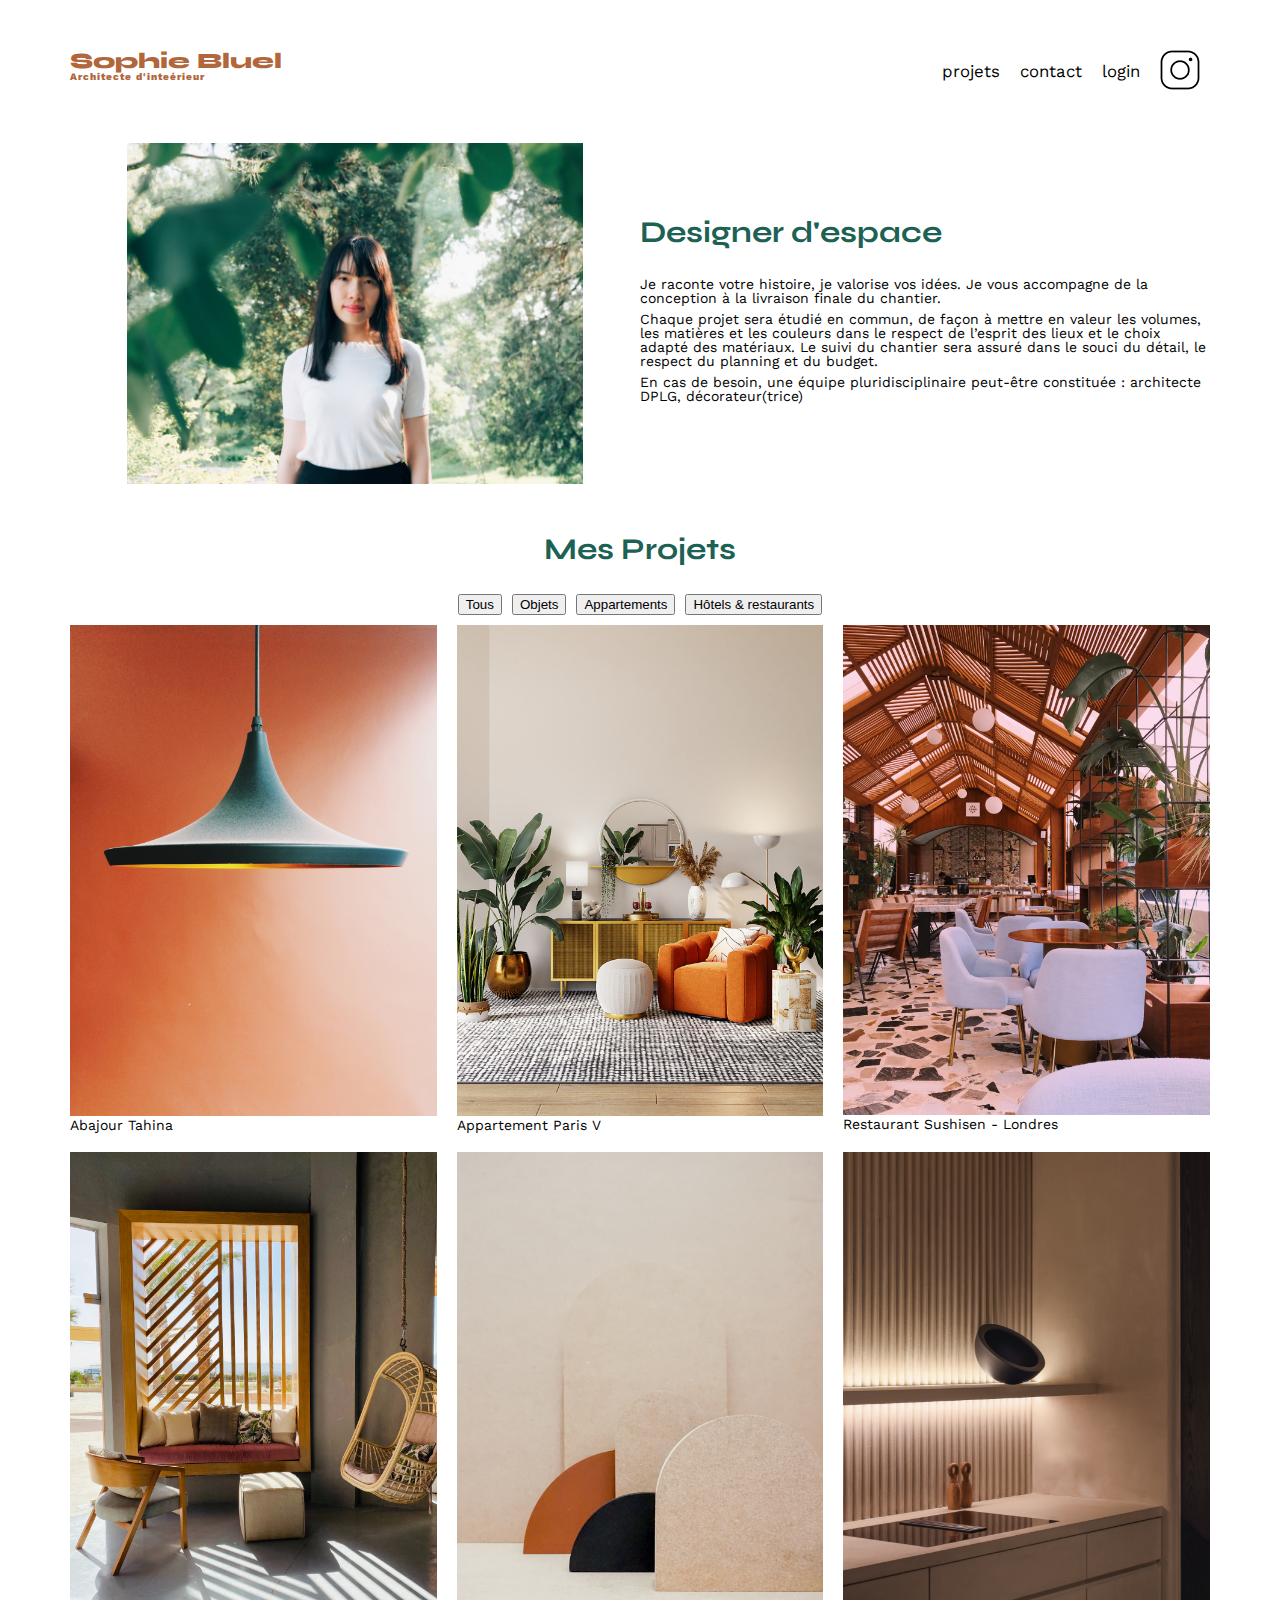
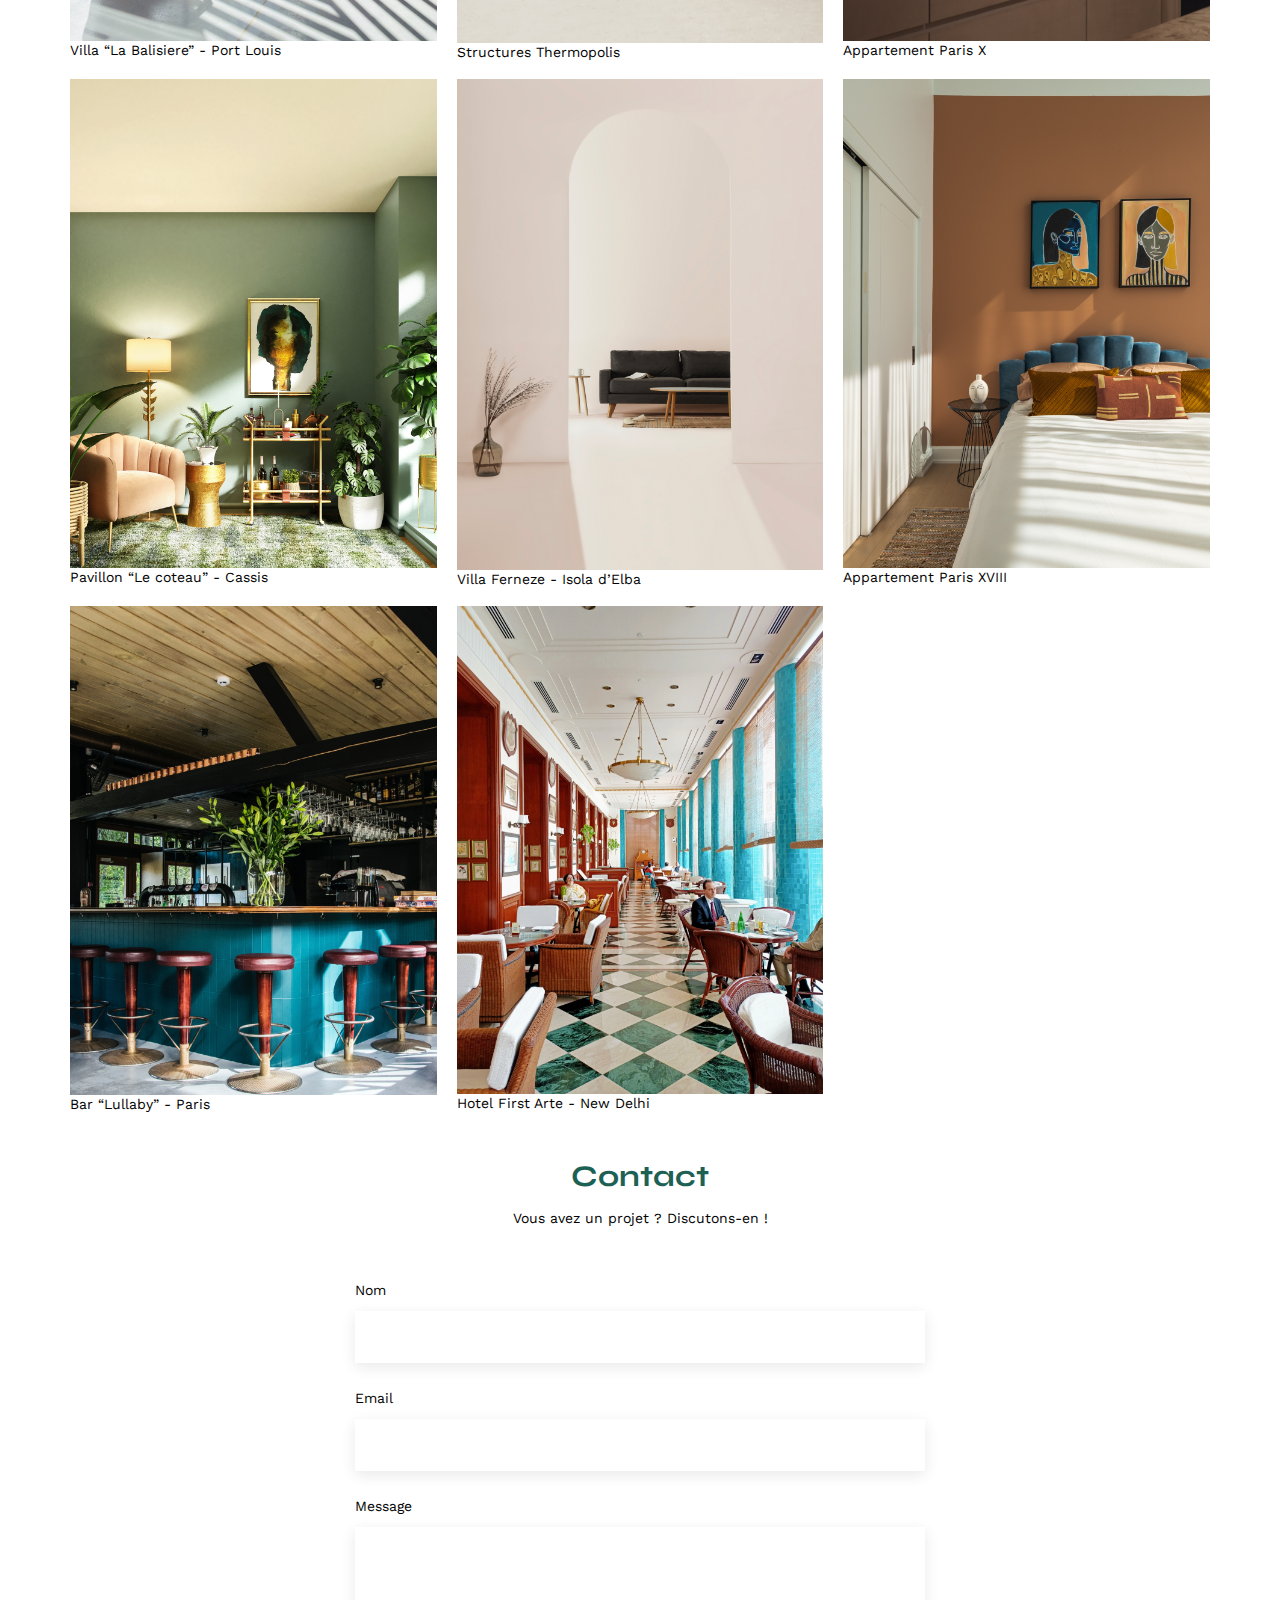
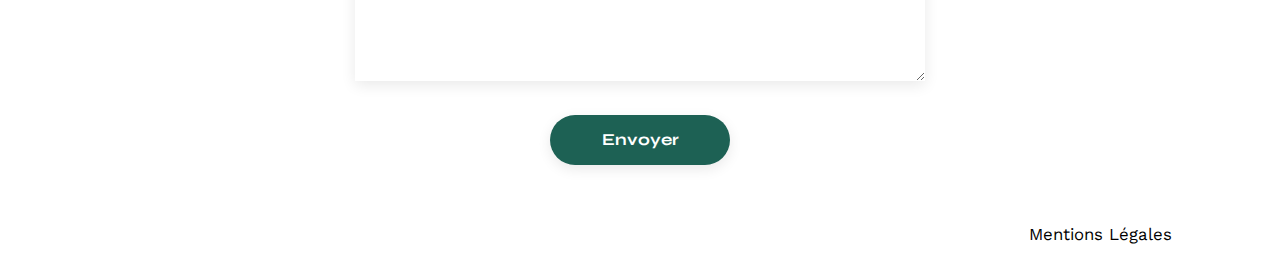
==== index.html @ a199af9a "feat(index and script)add filter buttons" ====
<!DOCTYPE html>
<html lang="fr">
  <head>
    <meta charset="UTF-8" />
    <title>Sophie Bluel - Architecte d'intérieur</title>
    <meta name="viewport" content="width=device-width, initial-scale=1.0" />
    <link rel="preconnect" href="https://fonts.googleapis.com" />
    <link rel="preconnect" href="https://fonts.gstatic.com" crossorigin />
    <link
      href="https://fonts.googleapis.com/css2?family=Syne:wght@700;800&family=Work+Sans&display=swap"
      rel="stylesheet"
    />
    <meta name="description" content="" />
    <link rel="stylesheet" href="./assets/style.css" />
    <script src="script.js" defer></script>
  </head>
  <body>
    <header>
      <h1>Sophie Bluel <span>Architecte d'inteérieur</span></h1>
      <nav>
        <ul>
          <li>projets</li>
          <li>contact</li>
          <li>login</li>
          <li><img src="./assets/icons/instagram.png" alt="Instagram" /></li>
        </ul>
      </nav>
    </header>
    <main>
      <section id="introduction">
        <figure>
          <img src="./assets/images/sophie-bluel.png" alt="" />
        </figure>
        <article>
          <h2>Designer d'espace</h2>
          <p>
            Je raconte votre histoire, je valorise vos idées. Je vous accompagne
            de la conception à la livraison finale du chantier.
          </p>
          <p>
            Chaque projet sera étudié en commun, de façon à mettre en valeur les
            volumes, les matières et les couleurs dans le respect de l’esprit
            des lieux et le choix adapté des matériaux. Le suivi du chantier
            sera assuré dans le souci du détail, le respect du planning et du
            budget.
          </p>
          <p>
            En cas de besoin, une équipe pluridisciplinaire peut-être constituée
            : architecte DPLG, décorateur(trice)
          </p>
        </article>
      </section>
      <section id="portfolio">
        <h2>Mes Projets</h2>
        <div class="btn-filter">
          <button class="filter-tous">Tous</button>
          <button class="filter-objets">Objets</button>
          <button class="filter-appartements">Appartements</button>
          <button class="filter-hotel-restaurants">Hôtels & restaurants</button>
        </div>
        <div class="gallery">
          <figure>
            <img src="assets/images/abajour-tahina.png" alt="Abajour Tahina" />
            <figcaption>Abajour Tahina</figcaption>
          </figure>
          <figure>
            <img
              src="assets/images/appartement-paris-v.png"
              alt="Appartement Paris V"
            />
            <figcaption>Appartement Paris V</figcaption>
          </figure>
          <figure>
            <img
              src="assets/images/restaurant-sushisen-londres.png"
              alt="Restaurant Sushisen - Londres"
            />
            <figcaption>Restaurant Sushisen - Londres</figcaption>
          </figure>
          <figure>
            <img
              src="assets/images/la-balisiere.png"
              alt="Villa “La Balisiere” - Port Louis"
            />
            <figcaption>Villa “La Balisiere” - Port Louis</figcaption>
          </figure>
          <figure>
            <img
              src="assets/images/structures-thermopolis.png"
              alt="Structures Thermopolis"
            />
            <figcaption>Structures Thermopolis</figcaption>
          </figure>
          <figure>
            <img
              src="assets/images/appartement-paris-x.png"
              alt="Appartement Paris X"
            />
            <figcaption>Appartement Paris X</figcaption>
          </figure>
          <figure>
            <img
              src="assets/images/le-coteau-cassis.png"
              alt="Pavillon “Le coteau” - Cassis"
            />
            <figcaption>Pavillon “Le coteau” - Cassis</figcaption>
          </figure>
          <figure>
            <img
              src="assets/images/villa-ferneze.png"
              alt="Villa Ferneze - Isola d’Elba"
            />
            <figcaption>Villa Ferneze - Isola d’Elba</figcaption>
          </figure>
          <figure>
            <img
              src="assets/images/appartement-paris-xviii.png"
              alt="Appartement Paris XVIII"
            />
            <figcaption>Appartement Paris XVIII</figcaption>
          </figure>
          <figure>
            <img
              src="assets/images/bar-lullaby-paris.png"
              alt="Bar “Lullaby” - Paris"
            />
            <figcaption>Bar “Lullaby” - Paris</figcaption>
          </figure>
          <figure>
            <img
              src="assets/images/hotel-first-arte-new-delhi.png"
              alt="Hotel First Arte - New Delhi"
            />
            <figcaption>Hotel First Arte - New Delhi</figcaption>
          </figure>
        </div>
      </section>
      <section id="contact">
        <h2>Contact</h2>
        <p>Vous avez un projet ? Discutons-en !</p>
        <form action="#" method="post">
          <label for="name">Nom</label>
          <input type="text" name="name" id="name" />
          <label for="email">Email</label>
          <input type="email" name="email" id="email" />
          <label for="message">Message</label>
          <textarea name="message" id="message" cols="30" rows="10"></textarea>
          <input type="submit" value="Envoyer" />
        </form>
      </section>
    </main>

    <footer>
      <nav>
        <ul>
          <li>Mentions Légales</li>
        </ul>
      </nav>
    </footer>
  </body>
</html>
---- assets/style.css ----
/* http://meyerweb.com/eric/tools/css/reset/
   v2.0 | 20110126
   License: none (public domain)
*/

html,
body,
div,
span,
applet,
object,
iframe,
h1,
h2,
h3,
h4,
h5,
h6,
p,
blockquote,
pre,
a,
abbr,
acronym,
address,
big,
cite,
code,
del,
dfn,
em,
img,
ins,
kbd,
q,
s,
samp,
small,
strike,
strong,
sub,
sup,
tt,
var,
b,
u,
i,
center,
dl,
dt,
dd,
ol,
ul,
li,
fieldset,
form,
label,
legend,
table,
caption,
tbody,
tfoot,
thead,
tr,
th,
td,
article,
aside,
canvas,
details,
embed,
figure,
figcaption,
footer,
header,
hgroup,
menu,
nav,
output,
ruby,
section,
summary,
time,
mark,
audio,
video {
  margin: 0;
  padding: 0;
  border: 0;
  font-size: 100%;
  font: inherit;
  vertical-align: baseline;
}
/* HTML5 display-role reset for older browsers */
article,
aside,
details,
figcaption,
figure,
footer,
header,
hgroup,
menu,
nav,
section {
  display: block;
}
body {
  line-height: 1;
}
ol,
ul {
  list-style: none;
}
blockquote,
q {
  quotes: none;
}
blockquote:before,
blockquote:after,
q:before,
q:after {
  content: "";
  content: none;
}
table {
  border-collapse: collapse;
  border-spacing: 0;
}
/** end reset css**/
body {
  max-width: 1140px;
  margin: auto;
  font-family: "Work Sans";
  font-size: 14px;
}
header {
  display: flex;
  justify-content: space-between;
  margin: 50px 0;
}
section {
  margin: 50px 0;
}

h1 {
  display: flex;
  flex-direction: column;
  font-family: "Syne";
  font-size: 22px;
  font-weight: 800;
  color: #b1663c;
}

h1 > span {
  font-family: "Work Sans";
  font-size: 10px;
  letter-spacing: 0.1em;
}

h2 {
  font-family: "Syne";
  font-weight: 700;
  font-size: 30px;
  color: #1d6154;
}
nav ul {
  display: flex;
  align-items: center;
  list-style-type: none;
}
nav li {
  padding: 0 10px;
  font-size: 1.2em;
}

li:hover {
  color: #b1663c;
}
#introduction {
  display: flex;
  align-items: center;
}
#introduction figure {
  flex: 1;
}
#introduction img {
  display: block;
  margin: auto;
  width: 80%;
}

#introduction article {
  flex: 1;
}
#introduction h2 {
  margin-bottom: 1em;
}

#introduction p {
  margin-bottom: 0.5em;
}
#portfolio h2 {
  text-align: center;
  margin-bottom: 1em;
}

.btn-filter {
  display: flex;
  justify-content: center;
  gap: 10px;
  margin: 10px;
}

.gallery {
  width: 100%;
  display: grid;
  grid-template-columns: 1fr 1fr 1fr;
  grid-column-gap: 20px;
  grid-row-gap: 20px;
}

.gallery img {
  width: 100%;
}
#contact {
  width: 50%;
  margin: auto;
}
#contact > * {
  text-align: center;
}
#contact h2 {
  margin-bottom: 20px;
}
#contact form {
  text-align: left;
  margin-top: 30px;
  display: flex;
  flex-direction: column;
}

#contact input {
  height: 50px;
  font-size: 1.2em;
  border: none;
  box-shadow: 0px 4px 14px rgba(0, 0, 0, 0.09);
}
#contact label {
  margin: 2em 0 1em 0;
}
#contact textarea {
  border: none;
  box-shadow: 0px 4px 14px rgba(0, 0, 0, 0.09);
}

input[type="submit"] {
  font-family: "Syne";
  font-weight: 700;
  color: white;
  background-color: #1d6154;
  margin: 2em auto;
  width: 180px;
  text-align: center;
  border-radius: 60px;
}

footer nav ul {
  display: flex;
  justify-content: flex-end;
  margin: 2em;
}
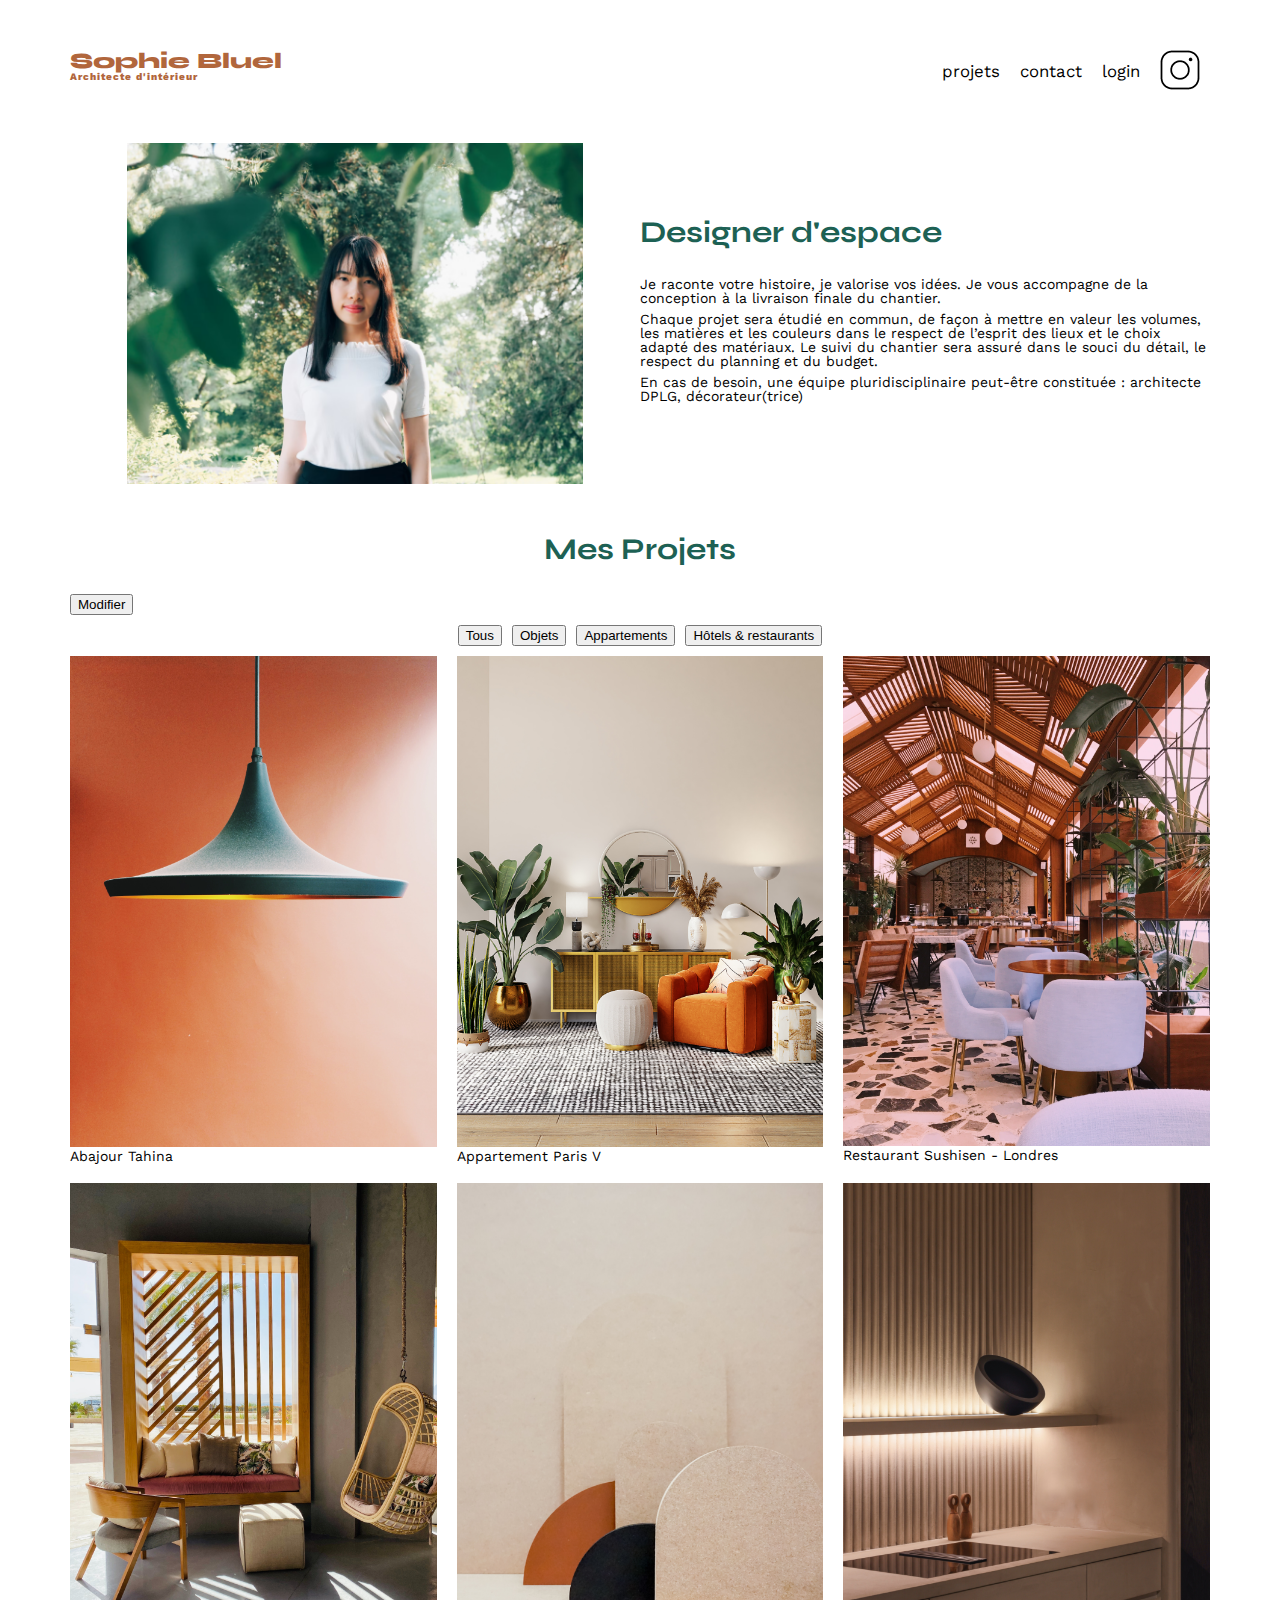
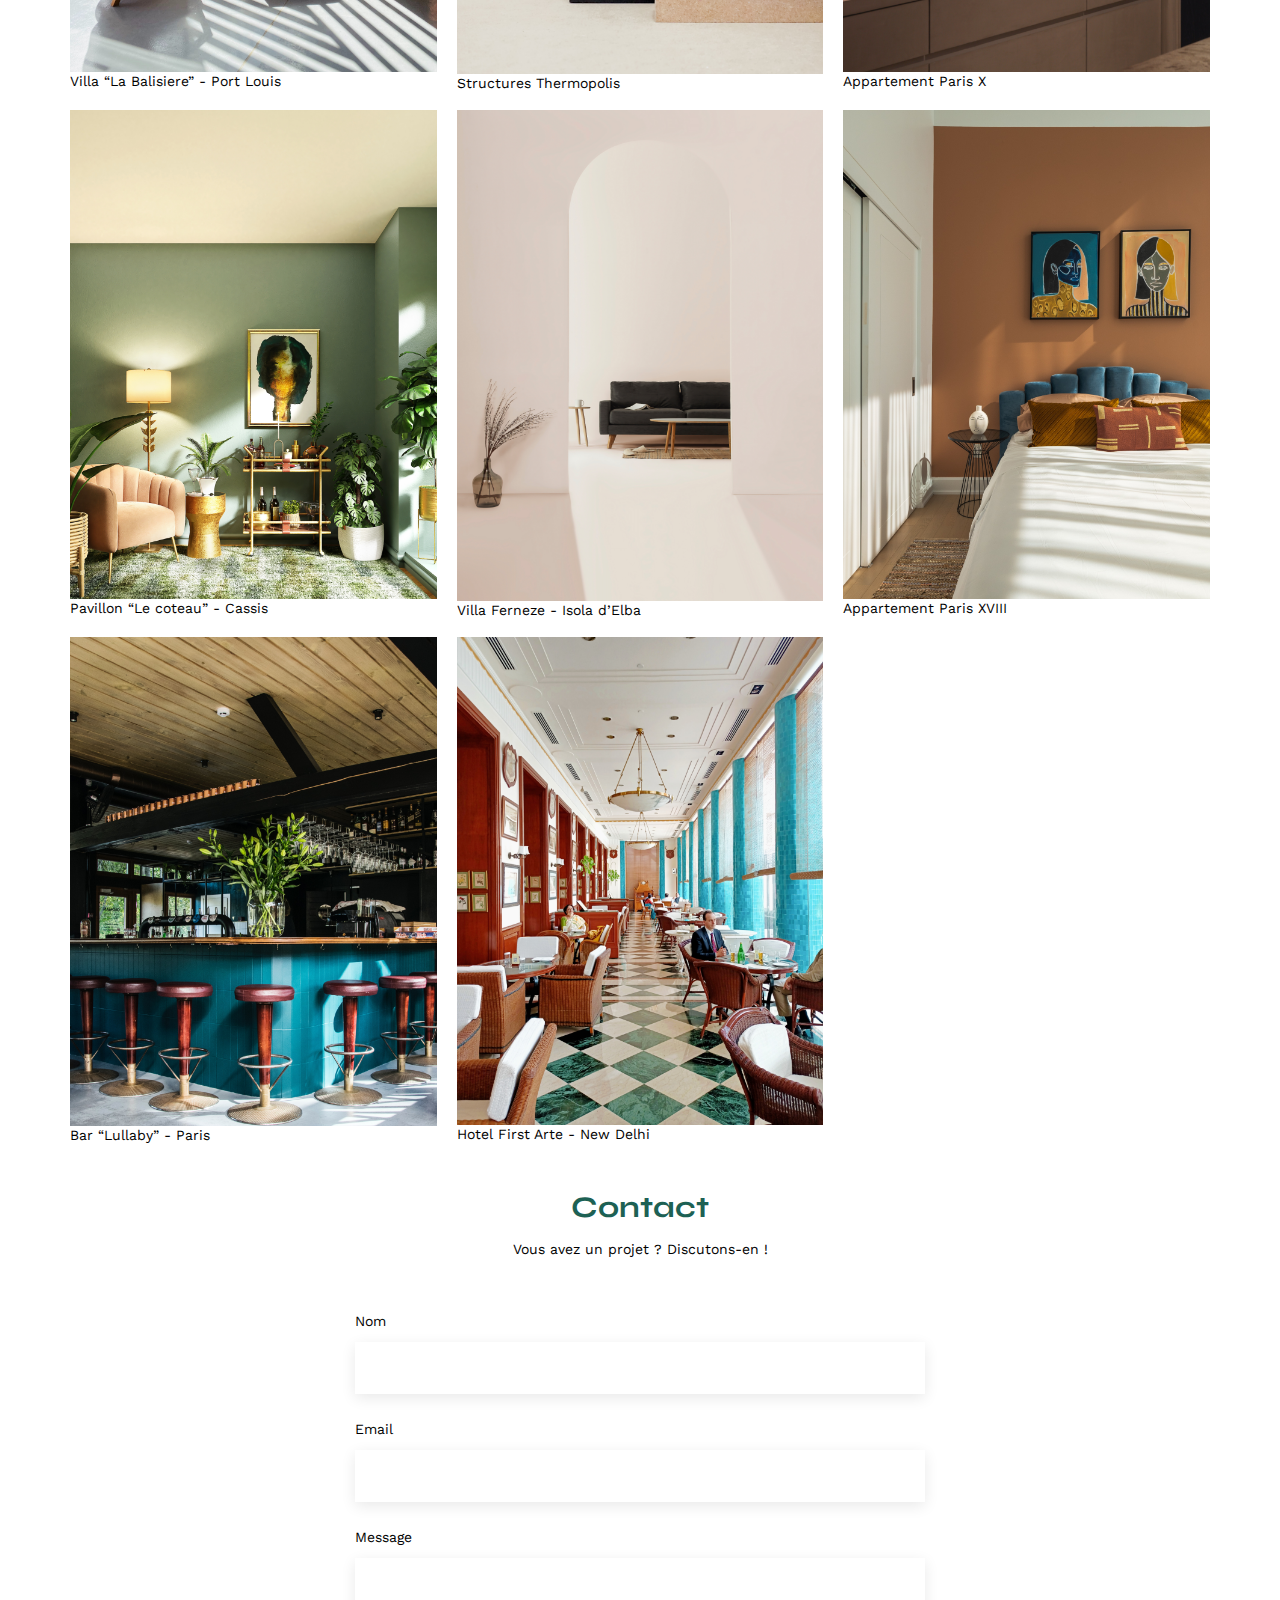
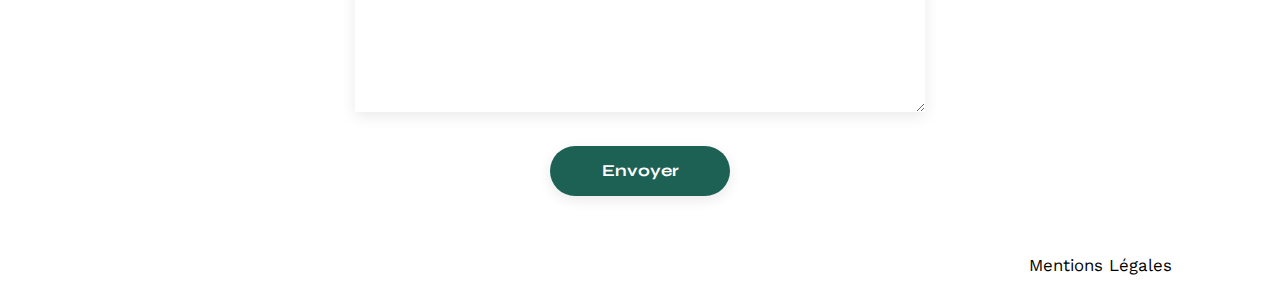
==== commit d867390a: "feat(all)update of all docs" ====
--- a/index.html
+++ b/index.html
@@ -11,12 +11,16 @@
       rel="stylesheet"
     />
     <meta name="description" content="" />
+    <link
+      rel="stylesheet"
+      href="https://cdnjs.cloudflare.com/ajax/libs/font-awesome/6.0.0-beta3/css/all.min.css"
+    />
     <link rel="stylesheet" href="./assets/style.css" />
-    <script src="script.js" defer></script>
+    <script src="./services/script.js" defer></script>
   </head>
   <body>
     <header>
-      <h1>Sophie Bluel <span>Architecte d'inteérieur</span></h1>
+      <h1>Sophie Bluel <span>Architecte d'intérieur</span></h1>
       <nav>
         <ul>
           <li>projets</li>
@@ -52,6 +56,41 @@
       </section>
       <section id="portfolio">
         <h2>Mes Projets</h2>
+        <button id="editBtn">Modifier</button>
+        <div id="modal" class="modal">
+          <div class="modal-content">
+            <span class="close">&times;</span>
+            <h3 class="modal-title">Galerie photo</h3>
+            <div id="modal-gallery"></div>
+            <div class="modal-subgallery">
+              <hr />
+              <button id="add-project-btn">Ajouter une photo</button>
+              <a href="">Supprimer la galerie</a>
+            </div>
+          </div>
+        </div>
+
+        <div id="addPhotoPage" class="modal-page2">
+          <div class="modal-content">
+            <span class="close">&times;</span>
+            <h3 class="modal-title">Ajout photo</h3>
+            <input type="file" id="photoFileInput" accept="image/*" />
+            <p>Titre</p>
+            <input
+              type="text"
+              id="projectNameInput"
+              placeholder="Nom du projet"
+            />
+            <p>Catégorie</p>
+            <select id="categorySelect">
+              <option value="1">Objets</option>
+              <option value="2">Appartements</option>
+              <option value="3">Hotels & restaurants</option>
+            </select>
+            <input id="add-project-confirm" type="submit" value="Valider" />
+          </div>
+        </div>
+
         <div class="btn-filter">
           <button class="filter-tous">Tous</button>
           <button class="filter-objets">Objets</button>
@@ -135,7 +174,7 @@
           </figure>
         </div>
       </section>
-      <section id="contact">
+      <section class="contact">
         <h2>Contact</h2>
         <p>Vous avez un projet ? Discutons-en !</p>
         <form action="#" method="post">
--- a/assets/style.css
+++ b/assets/style.css
@@ -223,33 +223,33 @@
 .gallery img {
   width: 100%;
 }
-#contact {
+.contact {
   width: 50%;
   margin: auto;
 }
-#contact > * {
+.contact > * {
   text-align: center;
 }
-#contact h2 {
+.contact h2 {
   margin-bottom: 20px;
 }
-#contact form {
+.contact form {
   text-align: left;
   margin-top: 30px;
   display: flex;
   flex-direction: column;
 }
 
-#contact input {
+.contact input {
   height: 50px;
   font-size: 1.2em;
   border: none;
   box-shadow: 0px 4px 14px rgba(0, 0, 0, 0.09);
 }
-#contact label {
+.contact label {
   margin: 2em 0 1em 0;
 }
-#contact textarea {
+.contact textarea {
   border: none;
   box-shadow: 0px 4px 14px rgba(0, 0, 0, 0.09);
 }
@@ -270,3 +270,139 @@
   justify-content: flex-end;
   margin: 2em;
 }
+
+#forgot-password {
+  text-decoration: underline;
+}
+
+/* MODAL CREATION */
+
+.modal {
+  display: none; /* Hidden by default */
+  position: fixed; /* Fixed position to overlay the rest of the content */
+  z-index: 1; /* Set modal to be on top of everything */
+  left: 0;
+  top: 0;
+  width: 100%;
+  height: 100%;
+  overflow: auto; /* Allow scrolling if content exceeds modal height */
+  background-color: rgba(
+    0,
+    0,
+    0,
+    0.5
+  ); /* Semi-transparent background to darken the rest of the content */
+}
+
+.modal-page2 {
+  display: none; /* Hidden by default */
+  position: fixed; /* Fixed position to overlay the rest of the content */
+  z-index: 1; /* Set modal to be on top of everything */
+  left: 0;
+  top: 0;
+  width: 100%;
+  height: 100%;
+  overflow: auto; /* Allow scrolling if content exceeds modal height */
+  background-color: rgba(
+    0,
+    0,
+    0,
+    0.5
+  ); /* Semi-transparent background to darken the rest of the content */
+}
+
+.modal-content {
+  background-color: #fefefe;
+  margin: 15% auto; /* Center modal vertically and horizontally */
+  padding: 20px;
+  border: 1px solid #888;
+  width: 80%;
+}
+
+.close {
+  color: #aaa;
+  float: right;
+  font-size: 28px;
+  font-weight: bold;
+}
+
+.close:hover,
+.close:focus {
+  color: black;
+  text-decoration: none;
+  cursor: pointer;
+}
+
+#modal-gallery {
+  display: flex;
+  flex-wrap: wrap;
+  justify-content: center;
+}
+
+.modal-subgallery {
+  display: flex;
+  flex-direction: column;
+  align-items: center;
+  width: 100%;
+  gap: 15px;
+}
+
+.modal-subgallery hr {
+  border-style: solid;
+  color: black;
+  width: 100%;
+}
+
+.modal-subgallery button {
+  width: 200px;
+}
+
+.card {
+  display: flex;
+  flex-direction: column;
+  align-items: center;
+  text-align: center;
+  margin: 10px;
+  width: calc(20% - 20px);
+  margin: 10px;
+  position: relative;
+}
+
+.card img {
+  width: 100%;
+  height: auto;
+}
+
+.card p {
+  margin: 10px 0;
+}
+
+.modal-content {
+  display: flex;
+  flex-wrap: wrap;
+  flex-direction: column;
+  justify-content: center;
+  text-align: center;
+}
+
+.modal-title {
+  font-size: 2rem;
+}
+
+.fa-trash-can {
+  color: white;
+  background-color: black;
+  padding: 5px;
+  border-radius: 5px;
+  position: absolute;
+  top: 5px;
+  right: 5px;
+}
+
+/* .modal-page2 {
+  display: none;
+}
+
+.modal-page2 :active {
+  display: initial;
+} */
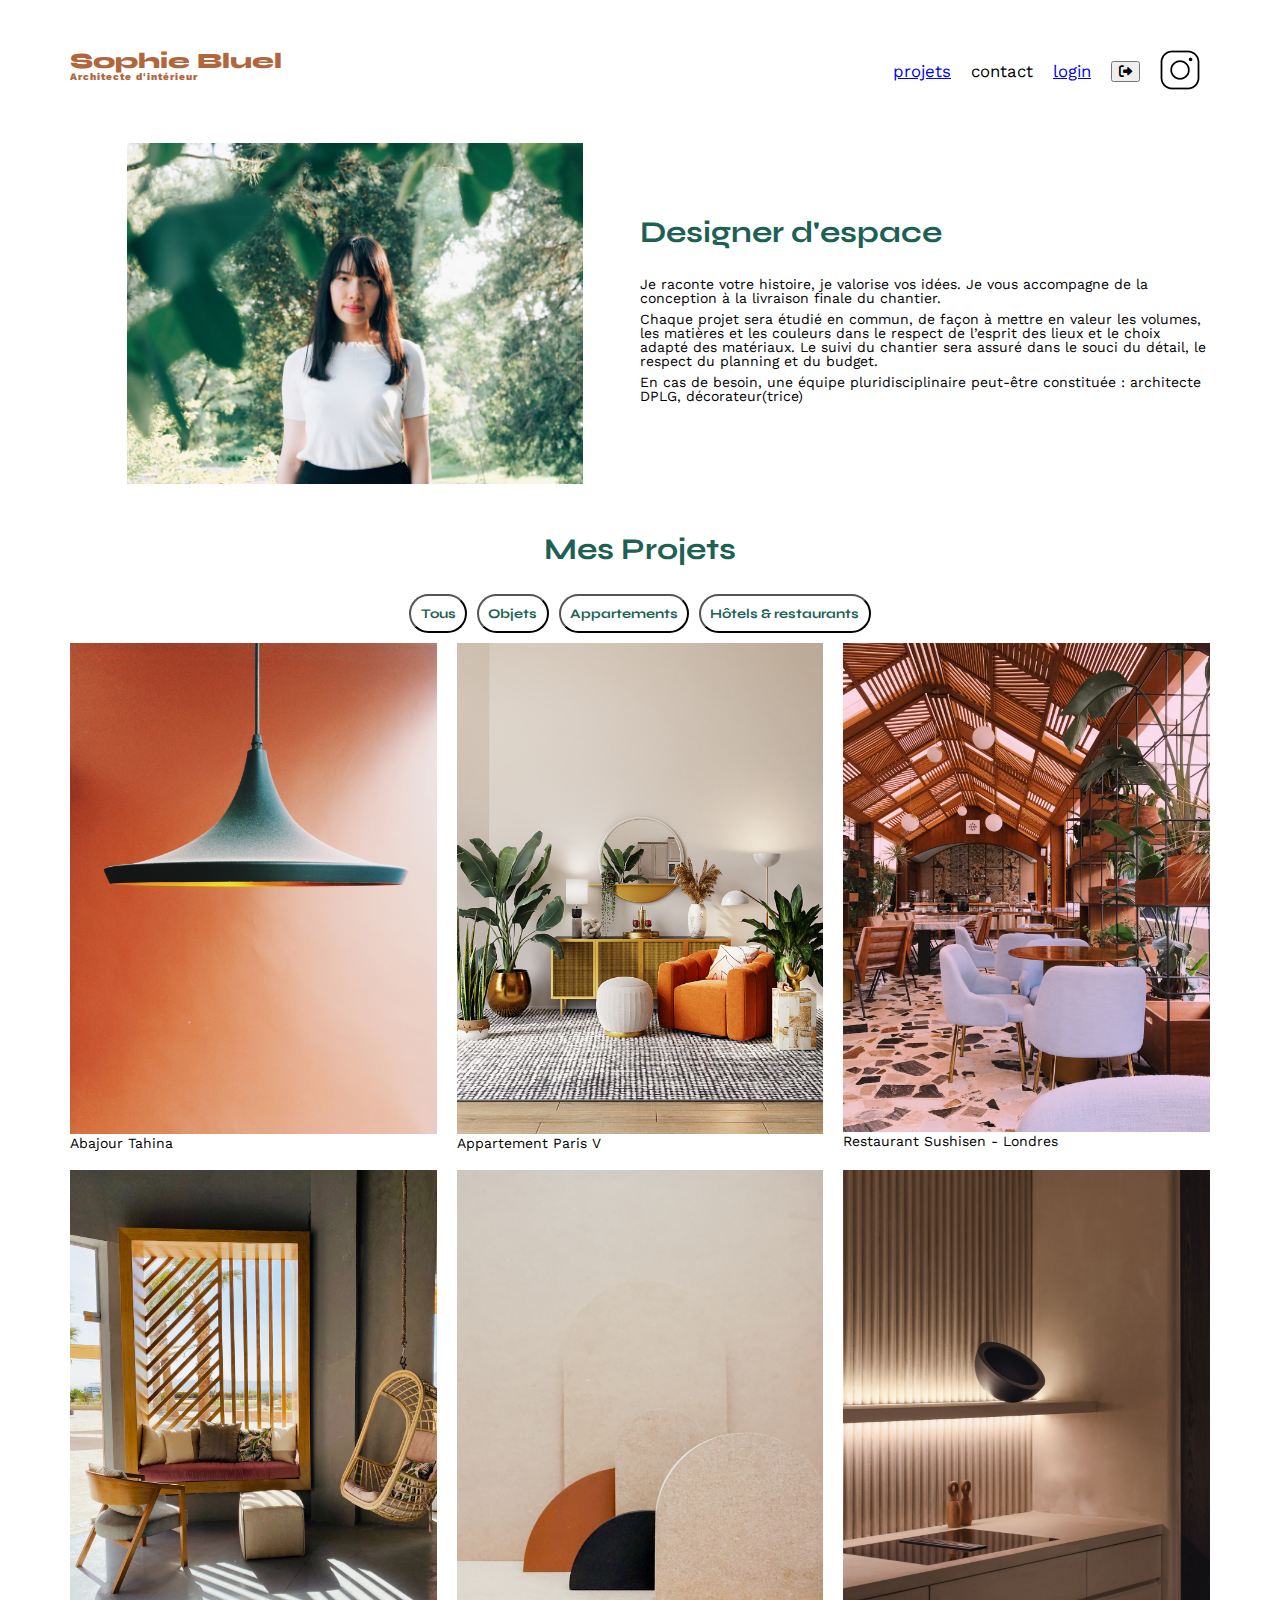
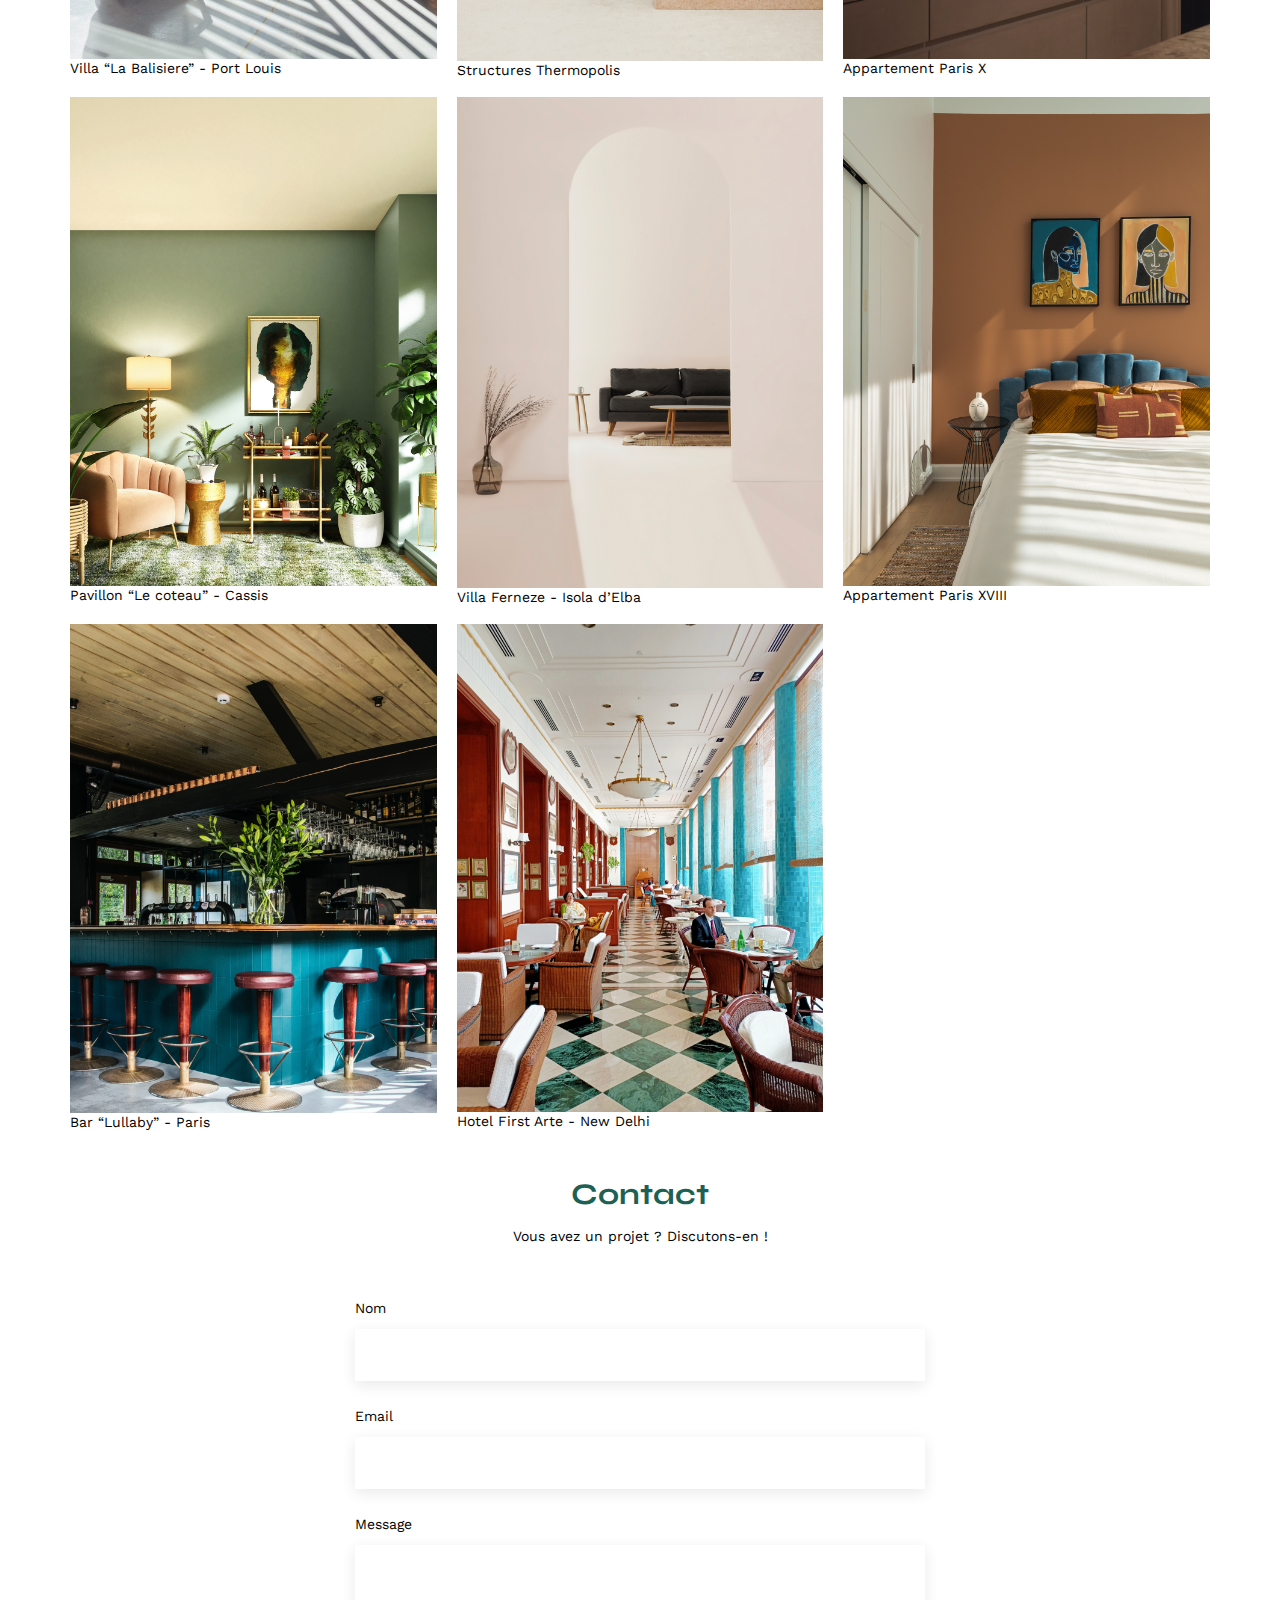
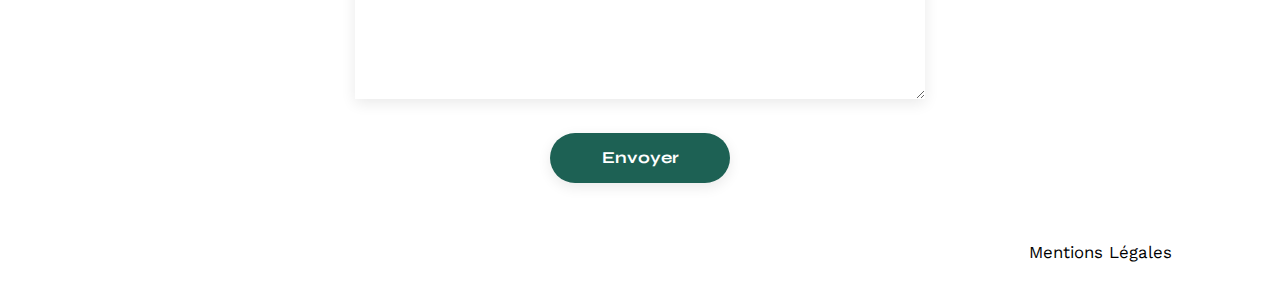
==== commit ce2a49b5: "feat(all files)updating files and splitted files" ====
--- a/index.html
+++ b/index.html
@@ -16,16 +16,26 @@
       href="https://cdnjs.cloudflare.com/ajax/libs/font-awesome/6.0.0-beta3/css/all.min.css"
     />
     <link rel="stylesheet" href="./assets/style.css" />
-    <script src="./services/script.js" defer></script>
+    <script type="module" src="./services/fetchProjects.js" defer></script>
+    <script type="module" src="./services/filterProject.js" defer></script>
+    <script type="module" src="./services/addProject.js" defer></script>
+    <script type="module" src="./services/deleteProject.js" defer></script>
+    <script type="module" src="./services/modals.js" defer></script>
+    <script type="module" src="./services/login.js" defer></script>
   </head>
   <body>
     <header>
       <h1>Sophie Bluel <span>Architecte d'intérieur</span></h1>
       <nav>
         <ul>
-          <li>projets</li>
+          <li><a href="index.html">projets</a></li>
           <li>contact</li>
-          <li>login</li>
+          <li><a href="login-page.html">login</a></li>
+          <li>
+            <button id="logoutButton">
+              <i class="fa-solid fa-right-from-bracket"></i>
+            </button>
+          </li>
           <li><img src="./assets/icons/instagram.png" alt="Instagram" /></li>
         </ul>
       </nav>
--- a/assets/style.css
+++ b/assets/style.css
@@ -406,3 +406,22 @@
 .modal-page2 :active {
   display: initial;
 } */
+
+.btn-filter button {
+  font-family: "Syne";
+  font-weight: 700;
+  color: #1d6154;
+  background-color: white;
+  padding: 0.7em;
+  text-align: center;
+  border-radius: 60px;
+}
+
+.btn-filter button:hover {
+  color: white;
+  background-color: #1d6154;
+}
+
+#editBtn {
+  display: none;
+}
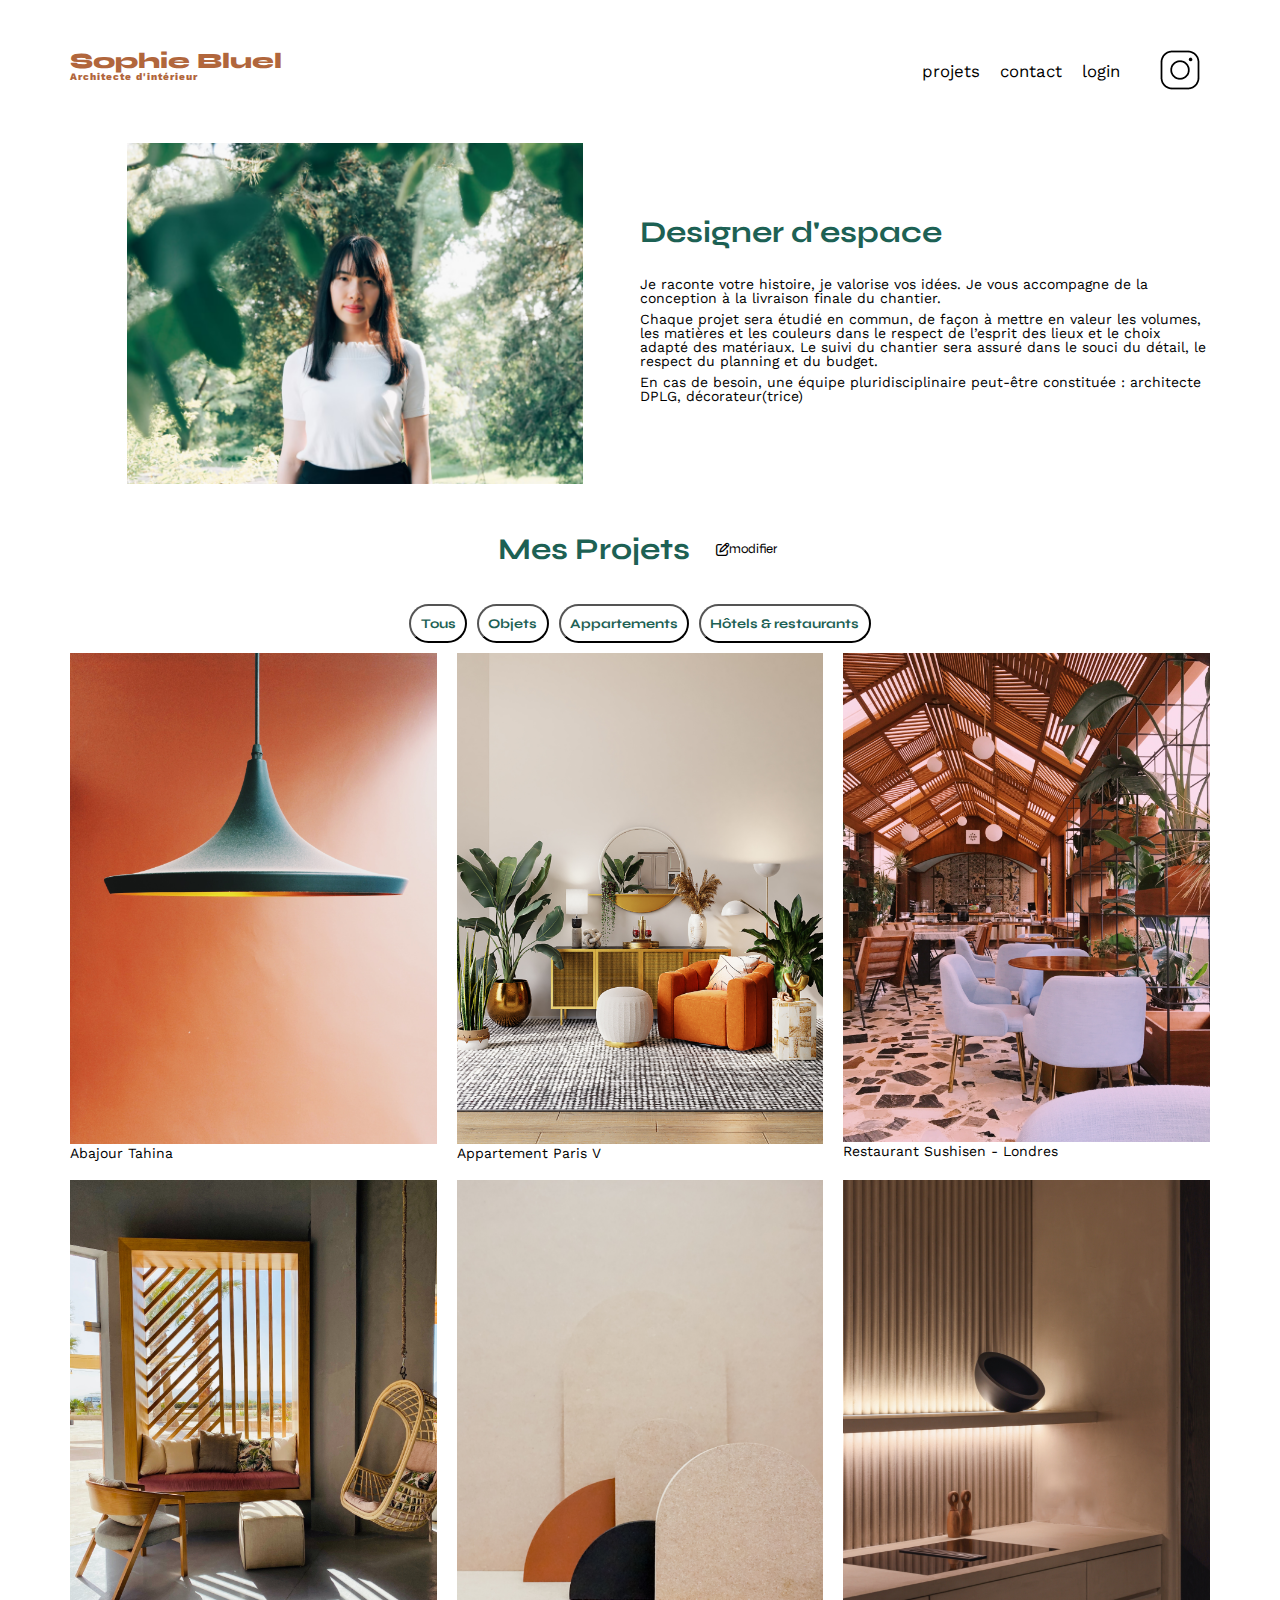
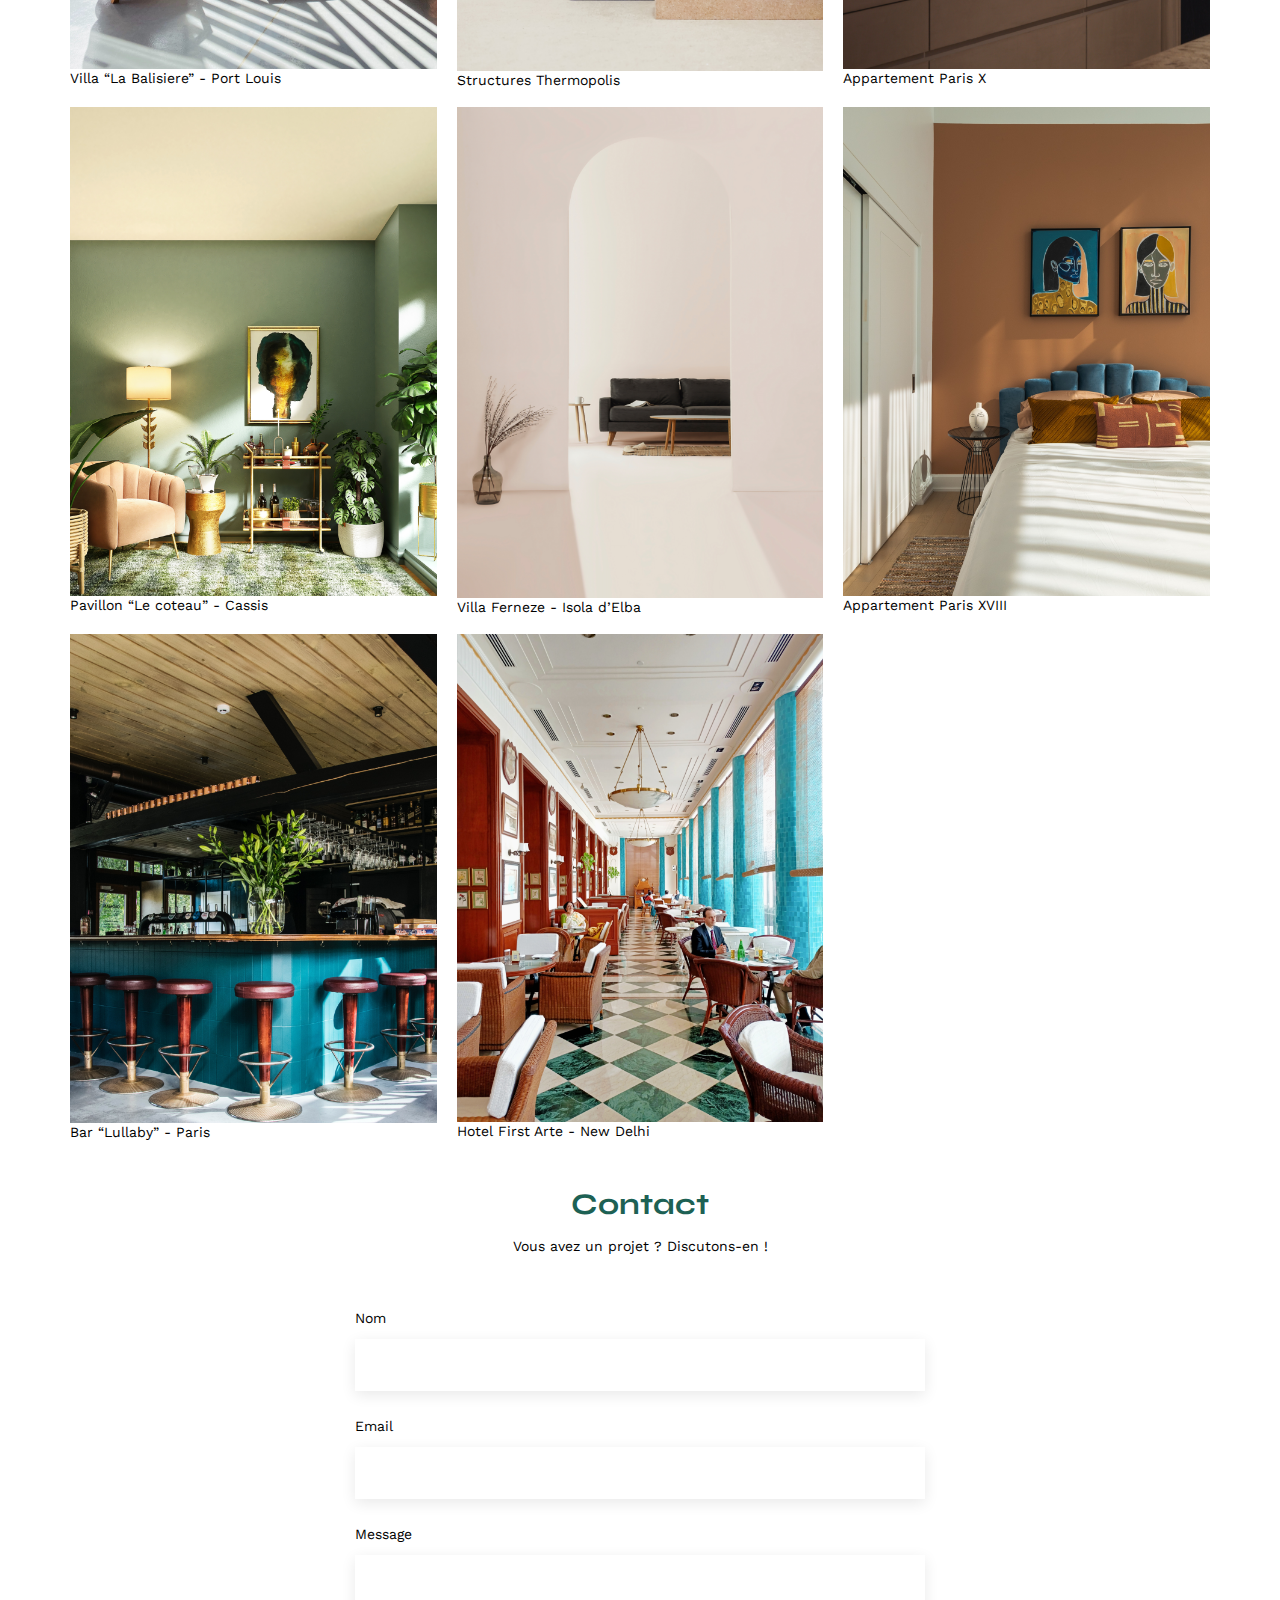
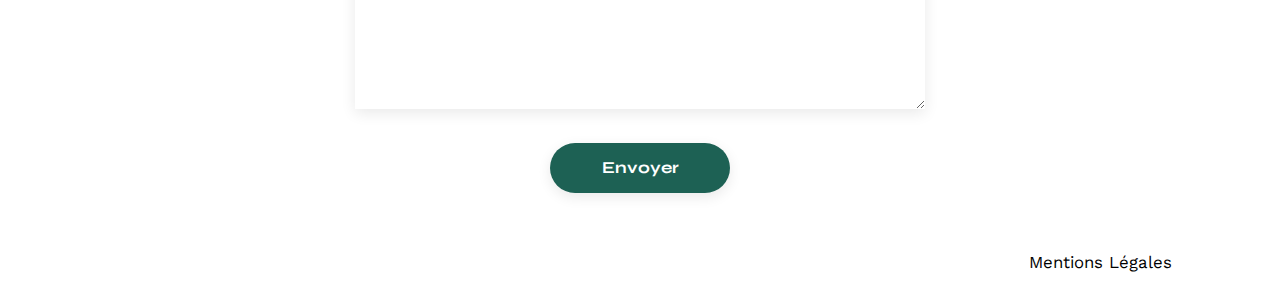
==== commit 156fced8: "fix(all docs) improved features and designs" ====
--- a/index.html
+++ b/index.html
@@ -30,12 +30,8 @@
         <ul>
           <li><a href="index.html">projets</a></li>
           <li>contact</li>
-          <li><a href="login-page.html">login</a></li>
-          <li>
-            <button id="logoutButton">
-              <i class="fa-solid fa-right-from-bracket"></i>
-            </button>
-          </li>
+          <li><a href="login-page.html" id="loginButton">login</a></li>
+          <li><a href="#" id="logoutButton">logout</a></li>
           <li><img src="./assets/icons/instagram.png" alt="Instagram" /></li>
         </ul>
       </nav>
@@ -65,8 +61,12 @@
         </article>
       </section>
       <section id="portfolio">
-        <h2>Mes Projets</h2>
-        <button id="editBtn">Modifier</button>
+        <div class="project-header">
+          <h2>Mes Projets</h2>
+          <button id="editBtn">
+            <i class="fa-regular fa-pen-to-square"></i> modifier
+          </button>
+        </div>
         <div id="modal" class="modal">
           <div class="modal-content">
             <span class="close">&times;</span>
@@ -75,7 +75,7 @@
             <div class="modal-subgallery">
               <hr />
               <button id="add-project-btn">Ajouter une photo</button>
-              <a href="">Supprimer la galerie</a>
+              <a href="" id="del-gallery">Supprimer la galerie</a>
             </div>
           </div>
         </div>
--- a/assets/style.css
+++ b/assets/style.css
@@ -164,6 +164,7 @@
   font-size: 30px;
   color: #1d6154;
 }
+
 nav ul {
   display: flex;
   align-items: center;
@@ -278,45 +279,35 @@
 /* MODAL CREATION */
 
 .modal {
-  display: none; /* Hidden by default */
-  position: fixed; /* Fixed position to overlay the rest of the content */
-  z-index: 1; /* Set modal to be on top of everything */
+  display: none;
+  position: fixed;
+  z-index: 1;
   left: 0;
   top: 0;
   width: 100%;
   height: 100%;
-  overflow: auto; /* Allow scrolling if content exceeds modal height */
-  background-color: rgba(
-    0,
-    0,
-    0,
-    0.5
-  ); /* Semi-transparent background to darken the rest of the content */
+  overflow: auto;
+  background-color: rgba(0, 0, 0, 0.5);
 }
 
 .modal-page2 {
-  display: none; /* Hidden by default */
-  position: fixed; /* Fixed position to overlay the rest of the content */
-  z-index: 1; /* Set modal to be on top of everything */
+  display: none;
+  position: fixed;
+  z-index: 1;
   left: 0;
   top: 0;
   width: 100%;
   height: 100%;
-  overflow: auto; /* Allow scrolling if content exceeds modal height */
-  background-color: rgba(
-    0,
-    0,
-    0,
-    0.5
-  ); /* Semi-transparent background to darken the rest of the content */
+  overflow: auto;
+  background-color: rgba(0, 0, 0, 0.5);
 }
 
 .modal-content {
   background-color: #fefefe;
-  margin: 15% auto; /* Center modal vertically and horizontally */
+  margin: 15% auto;
   padding: 20px;
   border: 1px solid #888;
-  width: 80%;
+  width: 50%;
 }
 
 .close {
@@ -333,9 +324,15 @@
   cursor: pointer;
 }
 
+.modal-title {
+  text-align: center;
+  padding: 30px;
+}
+
 #modal-gallery {
   display: flex;
   flex-wrap: wrap;
+  width: 100%;
   justify-content: center;
 }
 
@@ -358,13 +355,8 @@
 }
 
 .card {
-  display: flex;
-  flex-direction: column;
-  align-items: center;
-  text-align: center;
-  margin: 10px;
-  width: calc(20% - 20px);
-  margin: 10px;
+  flex: 0 1 calc(18% - 10px);
+  margin: 5px;
   position: relative;
 }
 
@@ -378,11 +370,11 @@
 }
 
 .modal-content {
-  display: flex;
-  flex-wrap: wrap;
-  flex-direction: column;
-  justify-content: center;
-  text-align: center;
+  background-color: #fefefe;
+  margin: 15% auto;
+  padding: 20px;
+  border: 1px solid #888;
+  width: 50%;
 }
 
 .modal-title {
@@ -399,6 +391,17 @@
   right: 5px;
 }
 
+#add-project-btn {
+  font-family: "Syne";
+  font-weight: 700;
+  color: white;
+  background-color: #1d6154;
+  margin: 2em auto;
+  width: 180px;
+  text-align: center;
+  border-radius: 60px;
+}
+
 /* .modal-page2 {
   display: none;
 }
@@ -424,4 +427,42 @@
 
 #editBtn {
   display: none;
-}
+  font-family: "Syne";
+  background: none;
+  border: none;
+  cursor: pointer;
+  color: inherit;
+  margin-bottom: 30px;
+  display: flex;
+  align-items: center;
+}
+
+a {
+  text-decoration: none;
+  color: black;
+}
+
+#del-gallery {
+  color: red;
+}
+
+.project-header {
+  display: flex;
+  align-items: center;
+  justify-content: center;
+}
+
+.project-header h2 {
+  padding: 0;
+  margin-right: 20px;
+}
+
+#logoutButton {
+  display: none;
+  font-family: inherit;
+}
+
+.fa-image {
+  position: relative;
+  text-align: center;
+}
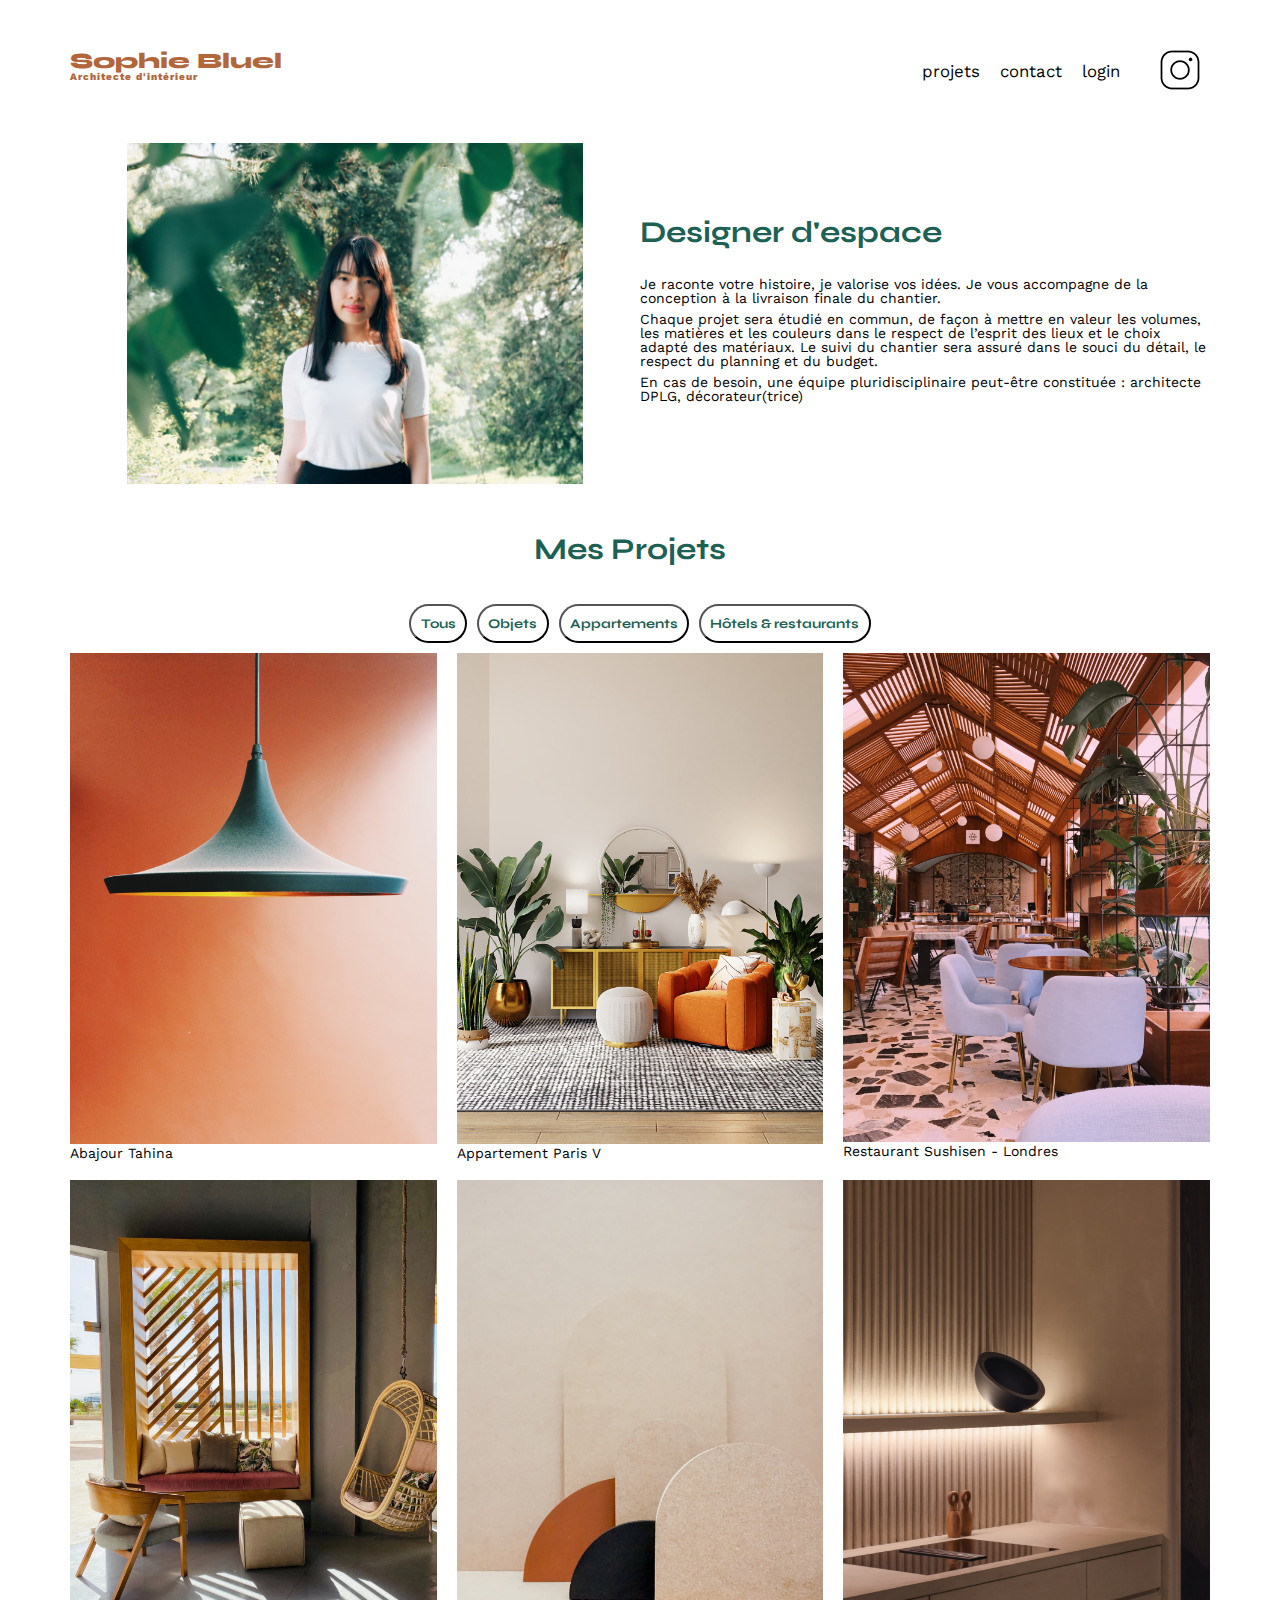
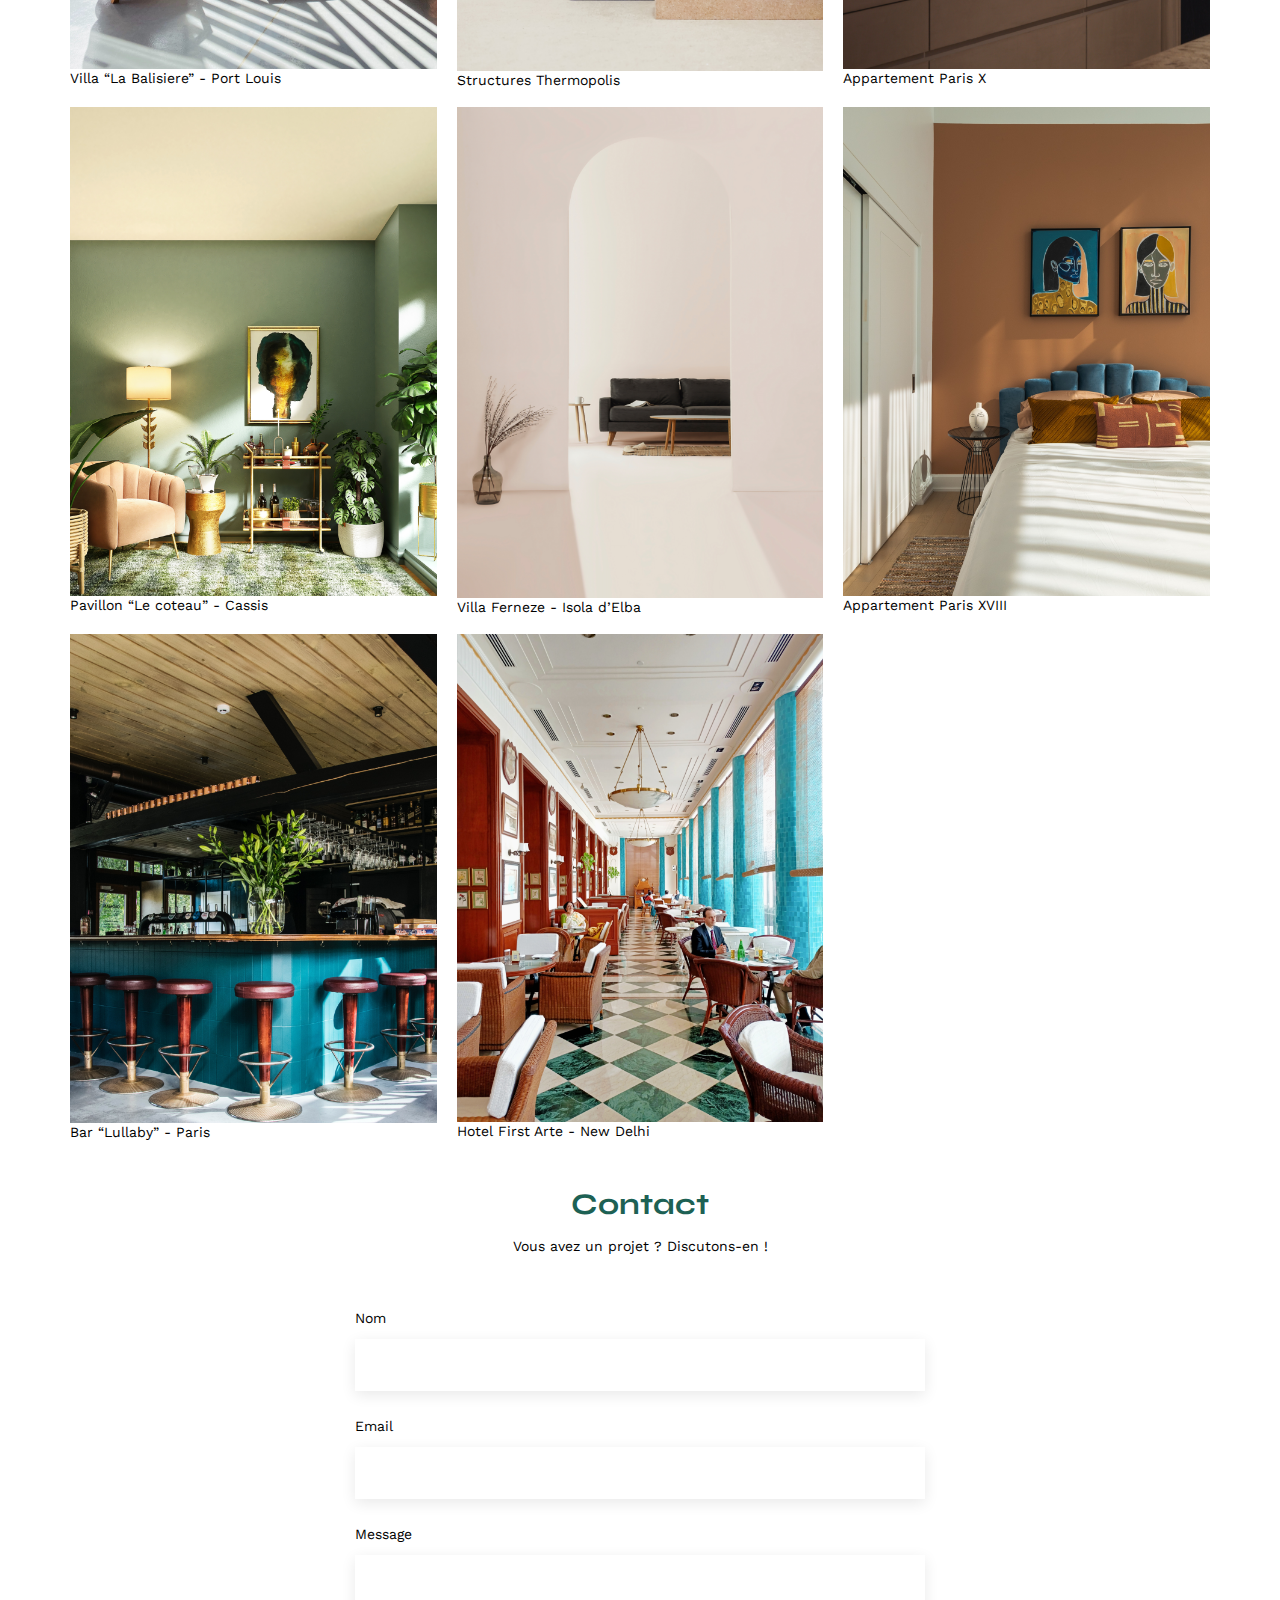
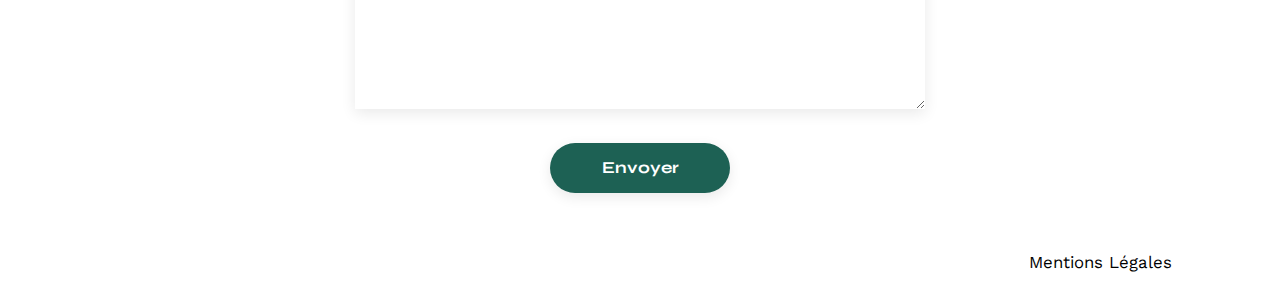
==== commit 22958aec: "fix(all files) functions and design improvements" ====
--- a/index.html
+++ b/index.html
@@ -84,7 +84,13 @@
           <div class="modal-content">
             <span class="close">&times;</span>
             <h3 class="modal-title">Ajout photo</h3>
-            <input type="file" id="photoFileInput" accept="image/*" />
+            <div id="icon-and-photo-input">
+              <label for="photoFileInput" class="custom-file-upload">
+                <input type="file" id="photoFileInput" accept="image/*" />
+                <span>+ Ajouter photo</span>
+              </label>
+              <p>jpg, png: 4mo max</p>
+            </div>
             <p>Titre</p>
             <input
               type="text"
@@ -97,7 +103,10 @@
               <option value="2">Appartements</option>
               <option value="3">Hotels & restaurants</option>
             </select>
-            <input id="add-project-confirm" type="submit" value="Valider" />
+            <hr />
+            <div id="btn-valider">
+              <input id="add-project-confirm" type="submit" value="Valider" />
+            </div>
           </div>
         </div>
 
--- a/assets/style.css
+++ b/assets/style.css
@@ -433,7 +433,6 @@
   cursor: pointer;
   color: inherit;
   margin-bottom: 30px;
-  display: flex;
   align-items: center;
 }
 
@@ -462,7 +461,44 @@
   font-family: inherit;
 }
 
-.fa-image {
-  position: relative;
-  text-align: center;
-}
+#addPhotoPage .modal-content {
+  line-height: 35px;
+}
+
+#addPhotoPage .fa-image {
+  color: #b9c5cc;
+}
+
+#icon-and-photo-input {
+  background-color: #e8f1f6;
+  display: flex;
+  flex-direction: column;
+  align-items: center;
+  justify-content: center;
+}
+
+.custom-file-upload {
+  display: flex;
+  flex-direction: column;
+  align-items: center;
+  justify-content: center;
+  gap: 10px;
+}
+
+.custom-file-upload span {
+  display: inline;
+  padding: 5px 20px;
+  cursor: pointer;
+  background-color: #cbd6dc;
+  border-radius: 20px;
+  color: #306685;
+}
+
+.custom-file-upload input[type="file"] {
+  display: none;
+}
+
+#btn-valider {
+  display: flex;
+  justify-content: center;
+}
